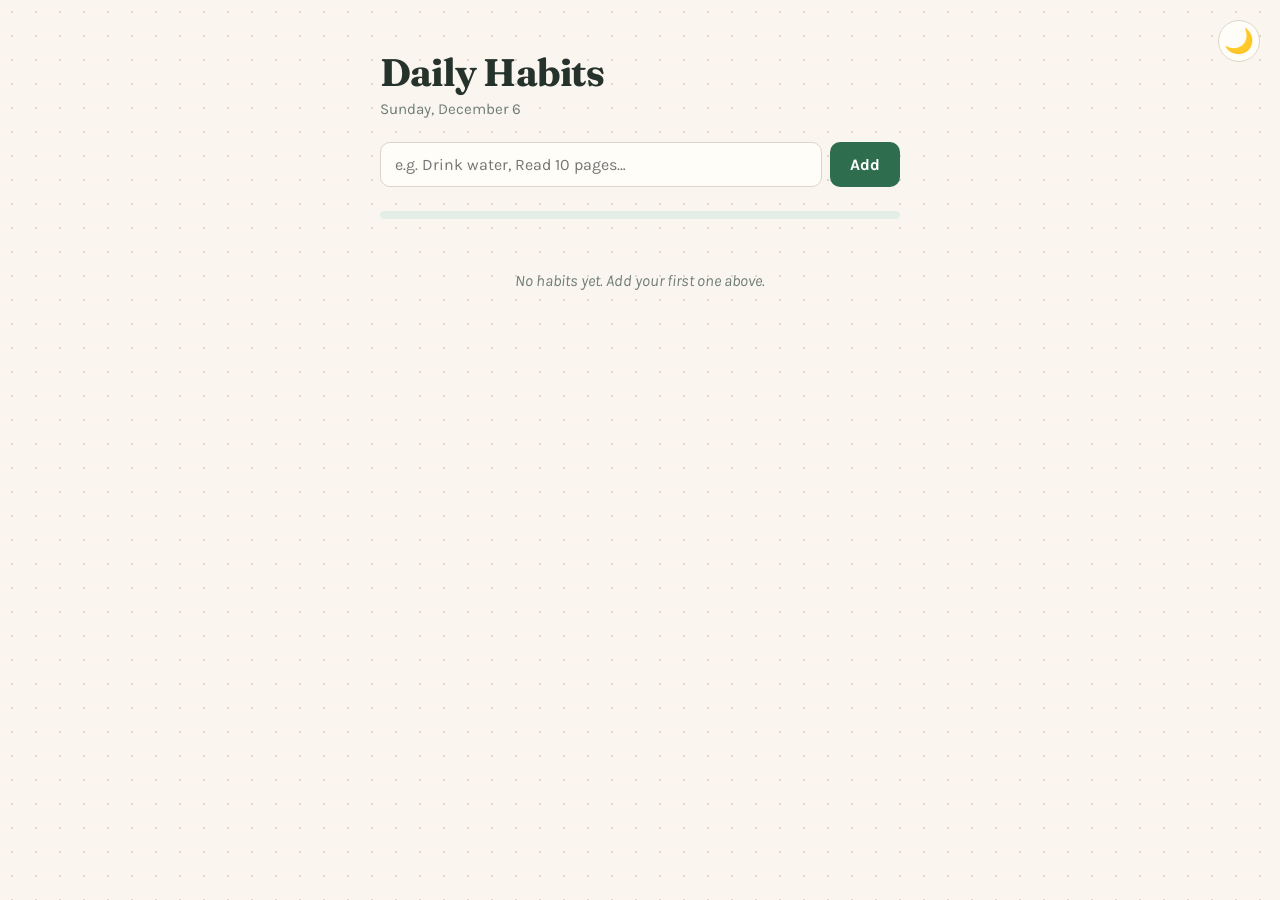
==== Level-2-Final-Project/index.html @ caa08614 "Worked on final project. Added the html/css/js" ====
<!DOCTYPE html>
<html lang="en">
<head>
  <meta charset="UTF-8" />
  <meta name="viewport" content="width=device-width, initial-scale=1.0" />
  <title>Daily Habits</title>

  <!-- Fonts: Fraunces for headings, Karla for everything else -->
  <link rel="preconnect" href="https://fonts.googleapis.com" />
  <link rel="preconnect" href="https://fonts.gstatic.com" crossorigin />
  <link href="https://fonts.googleapis.com/css2?family=Fraunces:opsz,wght@9..144,600;9..144,700&family=Karla:wght@400;500;700&display=swap" rel="stylesheet" />

  <link rel="stylesheet" href="styles.css" />
</head>
<body>

  <button id="theme-toggle" class="theme-toggle" aria-label="Dark Mode">🌙</button>

  <header class="app-header">
    <h1>Daily Habits</h1>
    <!-- JavaScript fills in today's date here -->
    <p id="today-date" class="today-date"></p>
  </header>

  <main>
    <!-- Form for adding a new habit -->
    <section class="add-habit" aria-label="Add a new habit">
      <form id="habit-form">
        <input
          type="text"
          id="habit-input"
          placeholder="e.g. Drink water, Read 10 pages…"
          autocomplete="off"
          maxlength="60"
          required
        />
        <button type="submit">Add</button>
      </form>
    </section>

    <!-- Progress summary, e.g. "2 of 5 done" -->
    <section class="progress" aria-label="Today's progress">
      <p id="progress-text" class="progress-text"></p>
      <div class="progress-bar">
        <div id="progress-fill" class="progress-fill"></div>
      </div>
    </section>

    <!-- Habit list: starts empty, JavaScript fills it in -->
    <section aria-label="Your habits">
      <ul id="habit-list" class="habit-list"></ul>
      <!-- Shown only when there are no habits yet -->
      <p id="empty-message" class="empty-message">
        No habits yet. Add your first one above.
      </p>
    </section>
  </main>

  <!-- Script at the bottom so the HTML above exists before it runs -->
  <script src="app.js"></script>
</body>
</html>
---- Level-2-Final-Project/styles.css ----
/* ============================================
   Daily Habits — styles.css
   Warm, paper-like theme with an ink-green accent
   ============================================ */

/* CSS variables: define colors once, reuse everywhere */
:root {
  --paper: #faf6ef;        /* page background */
  --ink: #26332c;          /* main text color */
  --ink-soft: #6f7d75;     /* secondary text */
  --accent: #2f6d4f;       /* green accent */
  --accent-soft: #e3eee7;  /* pale green for fills */
  --line: #ddd5c7;         /* borders */
  --card: #fffdf8;         /* habit row background */
}

/* Dark mode - activated when <body> has data-theme = "dark" */
body[data-theme="dark"] {
  --paper: #1b1f1c;
  --ink: #eae6dc;
  --ink-soft: #9aa39c;
  --accent: #5fb98a;
  --accent-soft: #24352c;
  --line: #3a423c;
  --card: #242822;
}

/* Smooth color transition when switching themes */
body,
.habit-row,
#habit-input,
#habit-form button {
  transition: background-color 0.25s ease, color 0.25s ease, border-color 0.25s ease;
}

/* Reset: remove browser default spacing */
* {
  margin: 0;
  padding: 0;
  box-sizing: border-box;
}

body {
  font-family: "Karla", sans-serif;
  background: var(--paper);
  color: var(--ink);
  min-height: 100vh;
  /* subtle dotted texture so the background isn't flat */
  background-image: radial-gradient(var(--line) 1px, transparent 1px);
  background-size: 24px 24px;
}

.theme-toggle {
    position: fixed;
    top: 20px;
    right: 20px;
    width: 42px;
    height: 42px;
    border-radius: 50%;
    border: 1.5px solid var(--line);
    background: var(--card);
    font-size: 1.5rem;
    line-height: 1;
    cursor: pointer;
    display: flex;
    align-items: center;;
    justify-content: center;
    z-index: 10;                        /* stays above other content */
}

.theme-toggle:hover {
    border-color: var(--accent);
}

/* --------- Header --------- */
.app-header {
  max-width: 560px;
  margin: 0 auto;
  padding: 48px 20px 8px;
}

h1 {
  font-family: "Fraunces", serif;
  font-size: 2.4rem;
  letter-spacing: -0.02em;
}

.today-date {
  color: var(--ink-soft);
  margin-top: 4px;
  font-size: 0.95rem;
}

/* --------- Layout --------- */
main {
  max-width: 560px;
  margin: 0 auto;
  padding: 16px 20px 64px;
}

/* --------- Add-habit form --------- */
#habit-form {
  display: flex;
  gap: 8px;
  margin-bottom: 24px;
}

#habit-input {
  flex: 1;                 /* input stretches, button stays small */
  font: inherit;
  padding: 12px 14px;
  border: 1.5px solid var(--line);
  border-radius: 10px;
  background: var(--card);
  color: var(--ink);
}

#habit-input:focus {
  outline: 2px solid var(--accent);
  border-color: transparent;
}

#habit-form button {
  font: inherit;
  font-weight: 700;
  padding: 12px 20px;
  border: none;
  border-radius: 10px;
  background: var(--accent);
  color: #fff;
  cursor: pointer;
}

#habit-form button:hover {
  background: #275c42;
}

/* --------- Progress --------- */
.progress {
  margin-bottom: 20px;
}

.progress-text {
  font-size: 0.9rem;
  color: var(--ink-soft);
  margin-bottom: 6px;
}

.progress-bar {
  height: 8px;
  border-radius: 999px;
  background: var(--accent-soft);
  overflow: hidden;        /* keeps the fill's corners rounded */
}

.progress-fill {
  height: 100%;
  width: 0%;               /* JavaScript updates this */
  background: var(--accent);
  border-radius: 999px;
  transition: width 0.35s ease;
}

/* --------- Habit list --------- */
.habit-list {
  list-style: none;        /* remove bullet points */
  display: flex;
  flex-direction: column;
  gap: 10px;
}

.habit-row {
  display: flex;
  align-items: center;
  gap: 12px;
  background: var(--card);
  border: 1.5px solid var(--line);
  border-radius: 12px;
  padding: 14px 16px;
}

/* Bigger, accent-colored checkbox */
.habit-row input[type="checkbox"] {
  width: 22px;
  height: 22px;
  accent-color: var(--accent);
  cursor: pointer;
  flex-shrink: 0;
}

.habit-name {
  flex: 1;                 /* name takes the leftover space */
  font-size: 1.05rem;
  font-weight: 500;
  word-break: break-word;
}

/* When a habit is done, cross it out and fade it */
.habit-row.done {
  background: var(--accent-soft);
  border-color: transparent;
}

.habit-row.done .habit-name {
  text-decoration: line-through;
  color: var(--ink-soft);
}

.delete-btn {
  font: inherit;
  font-size: 1.1rem;
  border: none;
  background: none;
  color: var(--ink-soft);
  cursor: pointer;
  padding: 4px 8px;
  border-radius: 6px;
}

.delete-btn:hover {
  color: #a13f2e;
  background: #f6e6e1;
}

/* --------- Empty state --------- */
.empty-message {
  text-align: center;
  color: var(--ink-soft);
  padding: 32px 0;
  font-style: italic;
}
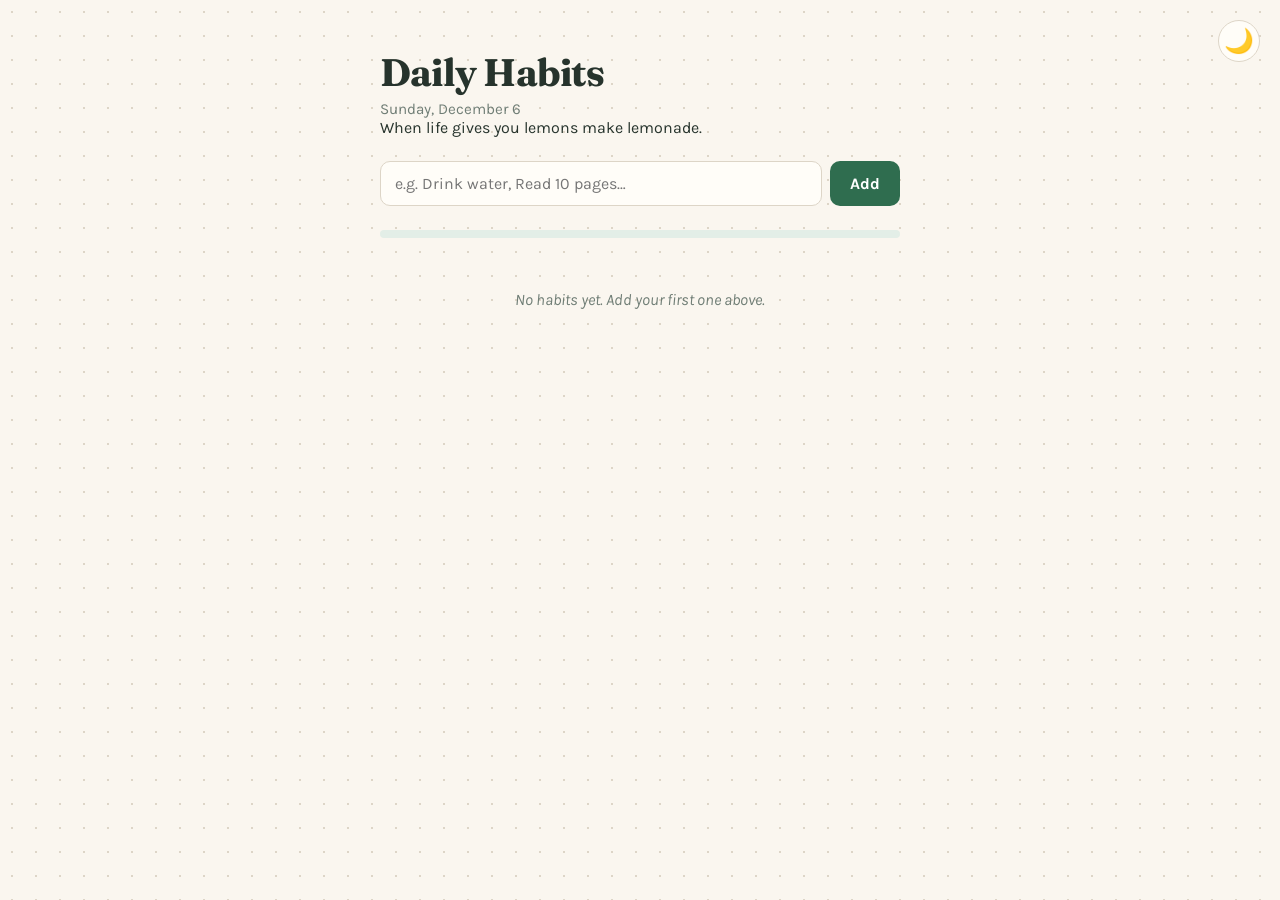
==== commit 0f4160f8: "added quote api to final project" ====
--- a/Level-2-Final-Project/index.html
+++ b/Level-2-Final-Project/index.html
@@ -4,12 +4,7 @@
   <meta charset="UTF-8" />
   <meta name="viewport" content="width=device-width, initial-scale=1.0" />
   <title>Daily Habits</title>
-
-  <!-- Fonts: Fraunces for headings, Karla for everything else -->
-  <link rel="preconnect" href="https://fonts.googleapis.com" />
-  <link rel="preconnect" href="https://fonts.gstatic.com" crossorigin />
   <link href="https://fonts.googleapis.com/css2?family=Fraunces:opsz,wght@9..144,600;9..144,700&family=Karla:wght@400;500;700&display=swap" rel="stylesheet" />
-
   <link rel="stylesheet" href="styles.css" />
 </head>
 <body>
@@ -20,6 +15,7 @@
     <h1>Daily Habits</h1>
     <!-- JavaScript fills in today's date here -->
     <p id="today-date" class="today-date"></p>
+    <blockquote id="quote" class="quote">When life gives you lemons make lemonade.<!-- inspirational quote here --></blockquote>
   </header>
 
   <main>
@@ -38,7 +34,7 @@
       </form>
     </section>
 
-    <!-- Progress summary, e.g. "2 of 5 done" -->
+    <!-- Progress summary, example: "2 of 5 done" -->
     <section class="progress" aria-label="Today's progress">
       <p id="progress-text" class="progress-text"></p>
       <div class="progress-bar">
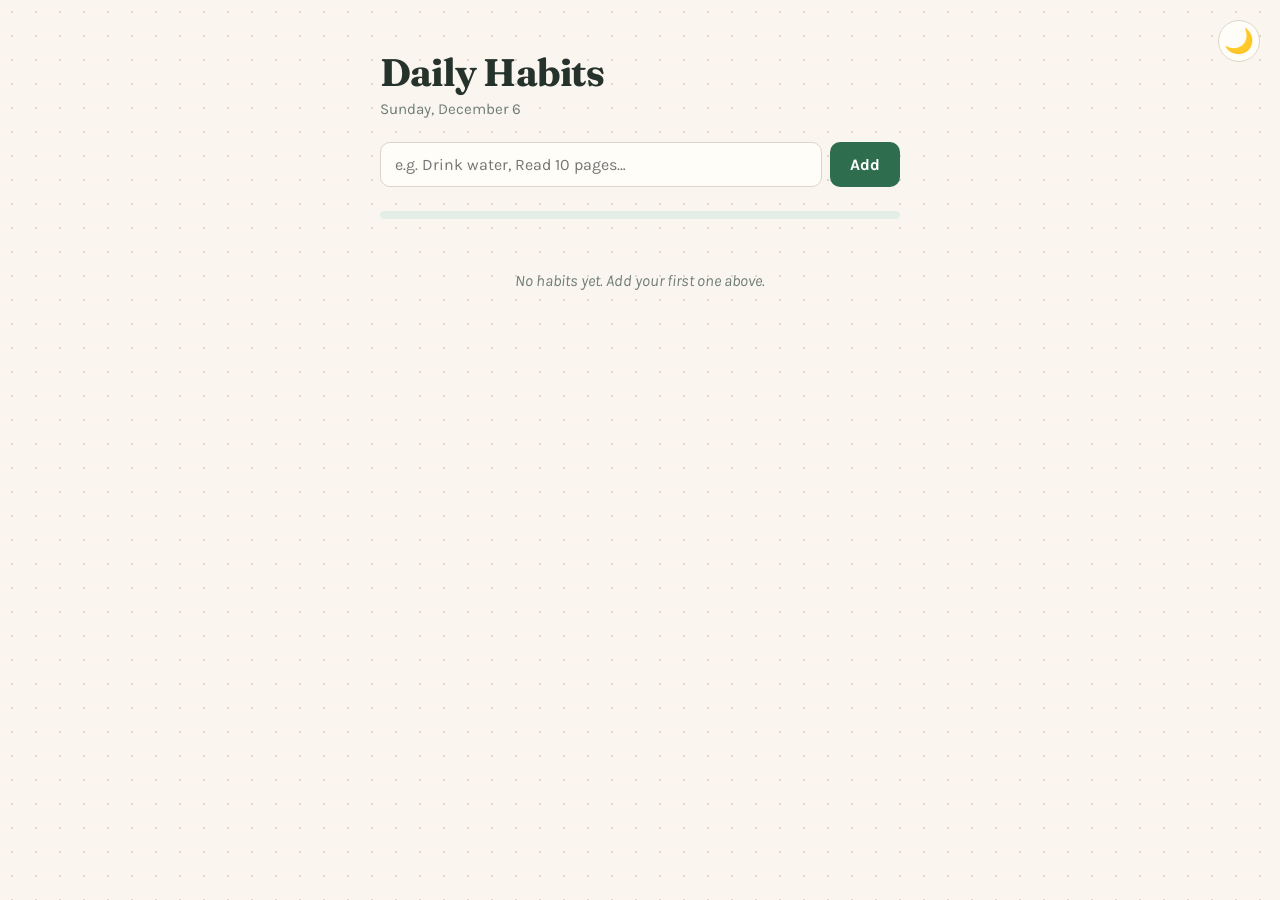
==== commit 0aff27f4: "color to quote text" ====
--- a/Level-2-Final-Project/index.html
+++ b/Level-2-Final-Project/index.html
@@ -15,7 +15,7 @@
     <h1>Daily Habits</h1>
     <!-- JavaScript fills in today's date here -->
     <p id="today-date" class="today-date"></p>
-    <blockquote id="quote" class="quote">When life gives you lemons make lemonade.<!-- inspirational quote here --></blockquote>
+    <blockquote id="quote" class="quote"><!-- inspirational quote here --></blockquote>
   </header>
 
   <main>
